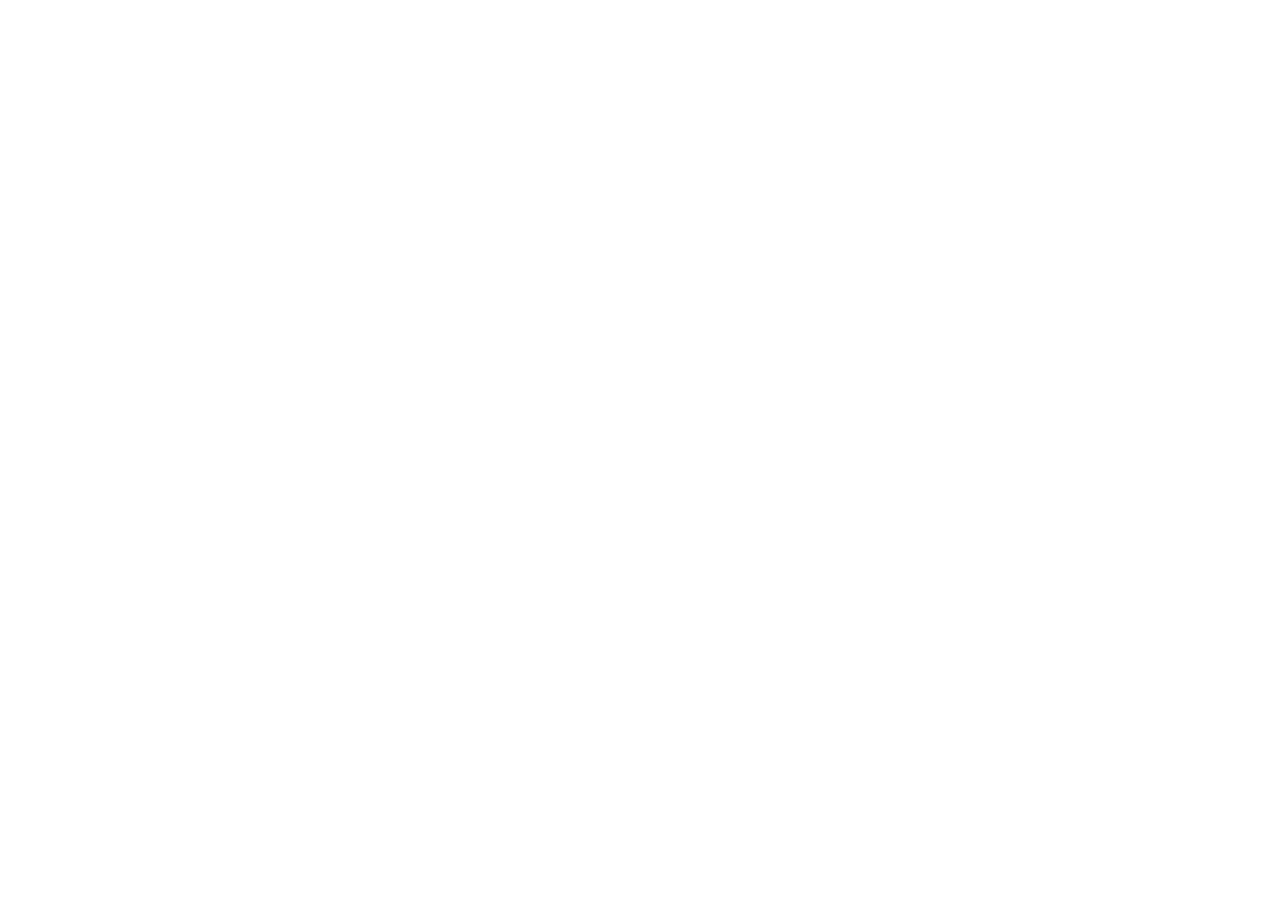
==== favorite-list.html @ 1c2518b6 "Initial commit" ====
<!DOCTYPE html>
<html lang="ja">
<head>
    <meta charset="UTF-8">
    <meta name="viewport" content="width=device-width, initial-scale=1.0">
    <title>transfer</title>
    <link rel="stylesheet" href="style.css" type="text/css">
</head>
<body>
    <!--demo-->


</body>
</html>
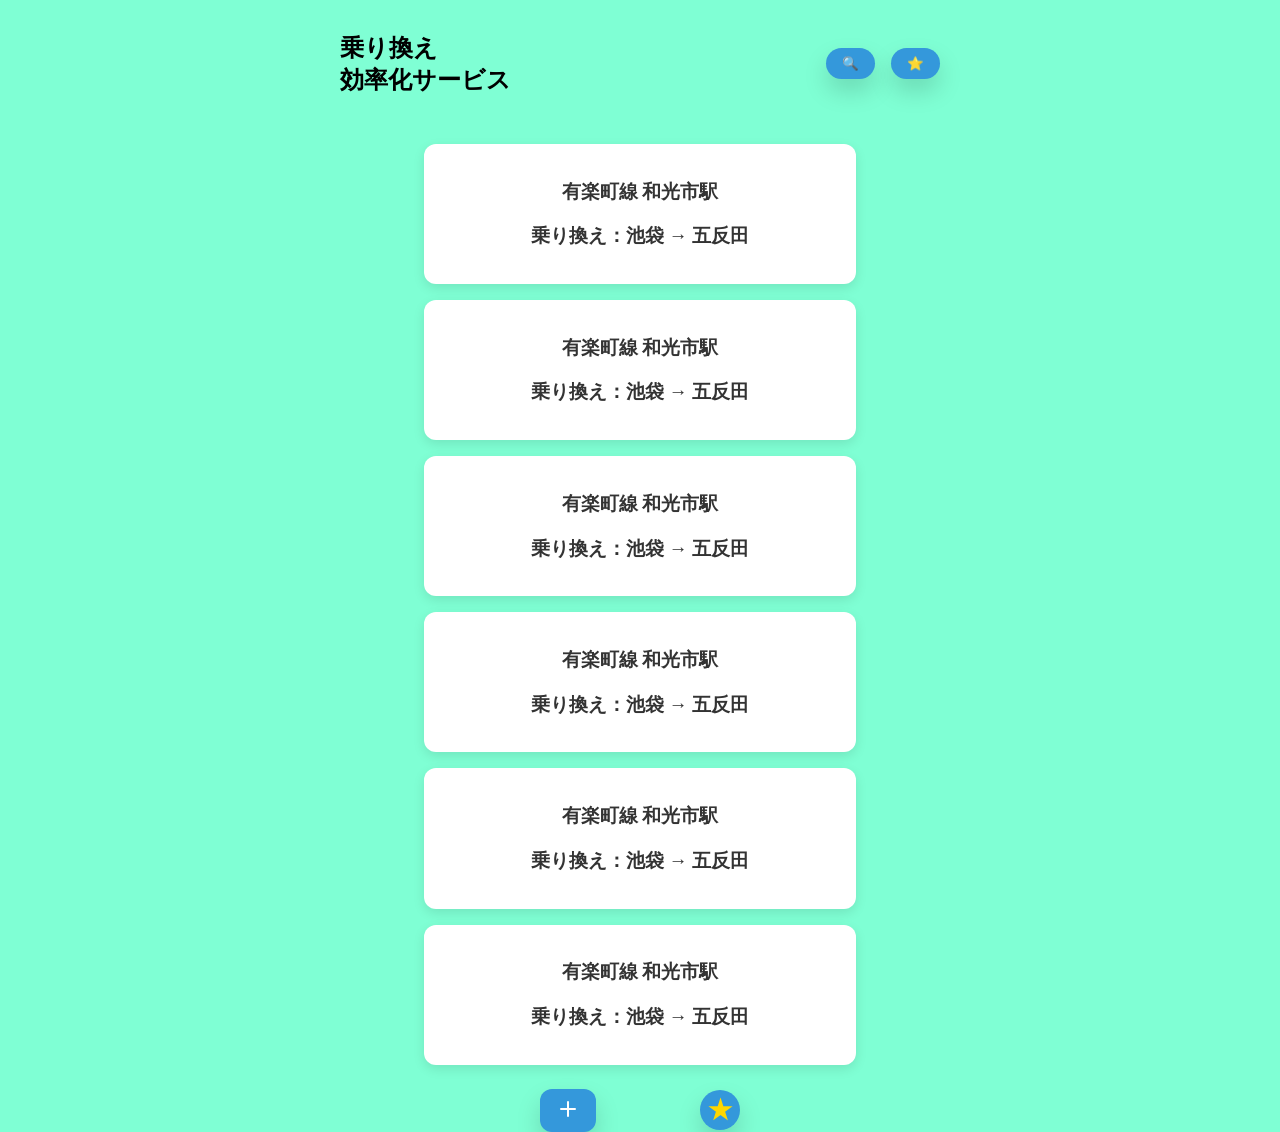
==== commit 7e37e8fd: "htmlはあらかた実装完了(header/画面遷移)※のちに改善必須" ====
--- a/favorite-list.html
+++ b/favorite-list.html
@@ -8,6 +8,86 @@
 </head>
 <body>
     <!--demo-->
+    <header>
+        <h2>乗り換え<br>効率化サービス</h2>
+
+        <div class = "top-btn">
+            <button class = "btn" onClick="location.href = `./search-trans.html`" aria-label="新規検索するボタン">
+                🔍
+            </button>
+
+            <button class ="btn" aria-label="お気に入りへ遷移するボタン">
+                ⭐️
+            </button>
+        </div>
+
+    </header>
+
+    <main>
+        <!-----
+        ---お気に入り機能を実装、登録したお気に入り一覧が表示されて、
+        対象をOnclickすると、display.html(暫定)に遷移する-->
+        <a href="/destination-url" class="card">
+            <div class="card-content">
+                <h3>有楽町線 和光市駅</h3>
+                <h3>乗り換え：池袋 → 五反田</h3>
+            </div>
+        </a>
+
+        <a href="/destination-url" class="card">
+            <div class="card-content">
+                <h3>有楽町線 和光市駅</h3>
+                <h3>乗り換え：池袋 → 五反田</h3>
+            </div>
+        </a>
+
+        <a href="/destination-url" class="card">
+            <div class="card-content">
+                <h3>有楽町線 和光市駅</h3>
+                <h3>乗り換え：池袋 → 五反田</h3>
+            </div>
+        </a>
+
+        <a href="/destination-url" class="card">
+            <div class="card-content">
+                <h3>有楽町線 和光市駅</h3>
+                <h3>乗り換え：池袋 → 五反田</h3>
+            </div>
+        </a>
+
+        <a href="/destination-url" class="card">
+            <div class="card-content">
+                <h3>有楽町線 和光市駅</h3>
+                <h3>乗り換え：池袋 → 五反田</h3>
+            </div>
+        </a>
+
+        <a href="/destination-url" class="card">
+            <div class="card-content">
+                <h3>有楽町線 和光市駅</h3>
+                <h3>乗り換え：池袋 → 五反田</h3>
+            </div>
+        </a>
+
+    </main>
+
+    <footer>
+        <!--demo(星とプラスのアイコン[adobe])-->
+        <div class = "button-group">
+            <button class="regist-btn btn" onClick = "location.href = `./register-trans.html`" aria-label="追加登録するボタン">
+                <!--後々javaで実装-->
+                <svg width="24" height="24" viewBox="0 0 24 24" fill="none" stroke="currentColor" stroke-width="2"
+                stroke-linecap="round" stroke-linejoin="round">
+                <line x1="12" y1="5" x2="12" y2="19"></line>
+                <line x1="5" y1="12" x2="19" y2="12"></line>
+                </svg>
+            </button>
+
+            <button class="circle-star-btn btn" aria-label = "お気に入り登録ボタン">
+            ★           <!--お気に入り機能はjavaで実装-->
+            </button>
+        </div>
+    </footer>
 
 
 </body>
--- a/style.css
+++ b/style.css
@@ -0,0 +1,190 @@
+body{
+    margin:0;
+    display: flex;
+    flex-direction: column;
+    justify-content: center;
+    background-color: aquamarine;
+}
+
+header {
+    display: flex;
+    justify-content: space-between;
+    align-items: center;
+    padding: 12px 20px; 
+}
+
+.top-btn {
+    display: flex;
+    gap: 16px;
+}
+
+
+.btn {
+    padding: 8px 16px;
+    background-color: #3498db;
+    color: white;
+    border: none;
+    border-radius: 999px; /* 丸っぽくする */
+    cursor: pointer;
+    font-weight: bold;
+    transition: background-color 0.3s;
+}
+
+.btn:hover {
+    background-color: #2980b9;
+}
+
+header{
+    max-width: 600px;
+    width: 100%;
+    margin: 0 auto;
+    justify-content: space-between;
+    align-items: center;
+}
+
+main{
+    max-width: 500px;
+    width: 100%;
+    margin: 0 auto;
+    padding:0 16px 8px 16px;
+    text-align: center;
+}
+
+h1{
+    color: black;
+    background-color: #fff;
+    border-radius: 12px;
+    padding:4px;
+}
+
+
+select{
+    margin-bottom: 32px;
+}
+
+option{
+    padding: 4px 0;
+}
+
+.ride{
+    display: inline-block;
+    padding: 12px 20px;
+    margin-bottom: 24px;
+    color: white;
+    text-decoration: none;
+    font-weight: bold;
+    font-size: 16px;
+    text-align: center;
+
+    background-color: orange;
+    border-radius: 9999px; /* 楕円形にするため大きな値 */
+    box-shadow: 0 4px 12px rgba(0, 0, 0, 0.15);
+    transition: background-color 0.3s, box-shadow 0.3s;
+}
+
+.ride:hover {
+    background-color: green;
+    box-shadow: 0 6px 16px rgba(0, 0, 0, 0.25);
+}
+
+
+/*footer*/
+.button-group {
+    display: flex;
+    justify-content: space-between; 
+    align-items:center;
+    width: 200px;
+    margin: 0 auto;
+}
+
+
+.btn{
+    display:inline-block;
+    box-shadow: 0 12px 24px rgba(0, 0, 0, 0.15);
+    cursor: pointer;
+}
+
+.regist-btn{
+    border-radius: 12px;
+}
+
+.circle-star-btn {
+    width: 40px;
+    height: 40px;
+    background-color: #3498db; /* 丸の色 */
+    border: none;
+    border-radius: 50%; /* 丸くする */
+    color: gold; /* 星の色 */
+    font-size: 24px;
+    cursor: pointer;
+
+    /* 星を中央に配置 */
+    display: flex;
+    align-items: center;
+    justify-content: center;
+
+  /* ホバー効果 */
+    transition: background-color 0.3s, color 0.3s;
+}
+
+.circle-star-btn:hover {
+    background-color: #2980b9;
+    color: #ffd700;
+}
+
+
+/*favorite-list用*/
+
+.card {
+    display: block;
+    background-color: #fff;
+    border-radius: 12px;
+    box-shadow: 0 4px 12px rgba(0,0,0,0.1);
+    padding: 16px;
+    margin: 16px auto;
+    max-width: 400px;
+    text-decoration: none;
+    color: #333;
+    transition: transform 0.2s, box-shadow 0.2s;
+}
+
+.card:hover {
+    transform: translateY(-4px);
+    box-shadow: 0 8px 20px rgba(0,0,0,0.15);
+}
+
+
+/*register-tarans.html用*/
+
+form {
+    background: #fff;
+    padding: 24px;
+    margin-bottom: 24px;
+    border-radius: 12px;
+    box-shadow: 0 4px 12px rgba(0, 0, 0, 0.1);
+    }
+
+label {
+    display: block;
+    margin-top: 16px;
+    font-weight: bold;
+    color: #444;
+    }
+
+input[type="text"] {
+    width: 100%;
+    padding: 8px;
+    padding-top: 8px;
+    border: 1px solid #ccc;
+    border-radius: 6px;
+}
+
+button[type="submit"] {
+    margin-top: 12px;
+}
+
+.add-btn{
+    margin-top: 12px;
+}
+
+
